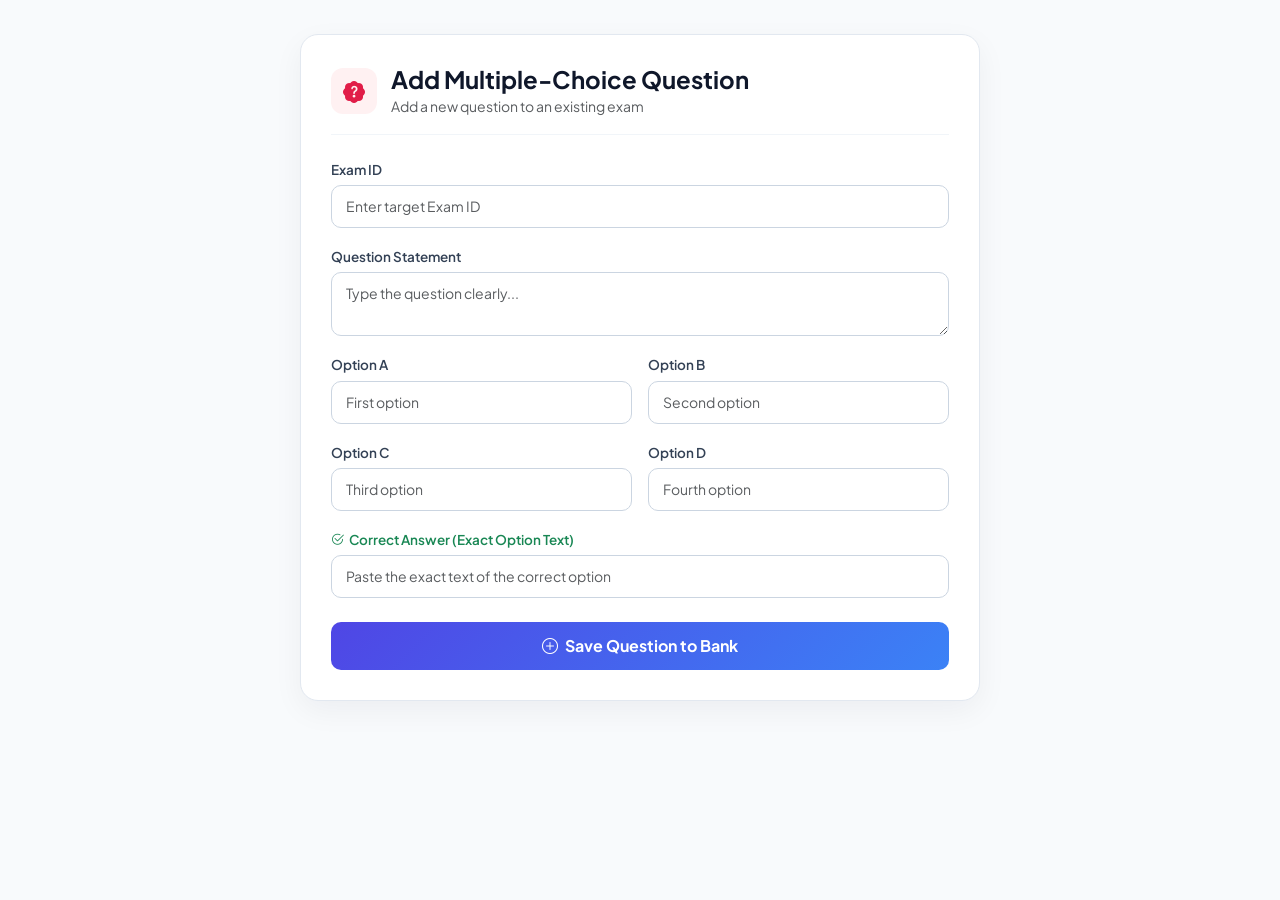
==== src/main/webapp/addQuestion.html @ af7c4afa "Initial commit: Online Examination System with modern single-page Dashboard UI" ====
<!DOCTYPE html>
<html lang="en">
<head>
<meta charset="UTF-8">
<meta name="viewport" content="width=device-width, initial-scale=1.0">
<title>Add Question</title>
<link href="https://fonts.googleapis.com/css2?family=Plus+Jakarta+Sans:wght@400;500;600;700&display=swap" rel="stylesheet">
<link href="https://cdn.jsdelivr.net/npm/bootstrap@5.3.0/dist/css/bootstrap.min.css" rel="stylesheet">
<link href="https://cdn.jsdelivr.net/npm/bootstrap-icons@1.11.3/font/bootstrap-icons.css" rel="stylesheet">
<style>
body {
    background: #f8fafc;
    font-family: 'Plus Jakarta Sans', sans-serif;
    padding: 24px;
    color: #0f172a;
}
.card-box {
    max-width: 680px;
    margin: 10px auto;
    background: #ffffff;
    padding: 30px;
    border-radius: 18px;
    border: 1px solid #e2e8f0;
    box-shadow: 0 10px 30px rgba(15, 23, 42, 0.05);
}
.card-header-box {
    display: flex;
    align-items: center;
    gap: 14px;
    margin-bottom: 22px;
    padding-bottom: 16px;
    border-bottom: 1px solid #f1f5f9;
}
.header-icon {
    width: 46px;
    height: 46px;
    border-radius: 12px;
    background: #fff1f2;
    color: #e11d48;
    display: flex;
    align-items: center;
    justify-content: center;
    font-size: 22px;
}
label {
    font-weight: 600;
    font-size: 13.5px;
    color: #334155;
    margin-bottom: 5px;
}
.form-control {
    border-radius: 10px;
    padding: 10px 14px;
    border: 1px solid #cbd5e1;
    font-size: 14px;
}
.form-control:focus {
    border-color: #4f46e5;
    box-shadow: 0 0 0 3px rgba(79, 70, 229, 0.12);
}
.btn-submit {
    background: linear-gradient(135deg, #4f46e5, #3b82f6);
    color: #fff;
    border: none;
    padding: 12px 20px;
    border-radius: 10px;
    font-weight: 700;
    width: 100%;
    transition: all 0.2s ease;
}
.btn-submit:hover {
    opacity: 0.95;
    color: #fff;
}
</style>
</head>
<body>

<div class="card-box">
    <div class="card-header-box">
        <div class="header-icon"><i class="bi bi-patch-question-fill"></i></div>
        <div>
            <h4 class="fw-bold m-0">Add Multiple-Choice Question</h4>
            <span class="text-muted small">Add a new question to an existing exam</span>
        </div>
    </div>

    <div id="alertBox"></div>

    <form action="addQuestion" method="post">
        <div class="mb-3">
            <label>Exam ID</label>
            <input type="number" name="examId" class="form-control" placeholder="Enter target Exam ID" required>
        </div>

        <div class="mb-3">
            <label>Question Statement</label>
            <textarea name="questionText" rows="2" class="form-control" placeholder="Type the question clearly..." required></textarea>
        </div>

        <div class="row g-3 mb-3">
            <div class="col-sm-6">
                <label>Option A</label>
                <input type="text" name="option1" class="form-control" placeholder="First option" required>
            </div>
            <div class="col-sm-6">
                <label>Option B</label>
                <input type="text" name="option2" class="form-control" placeholder="Second option" required>
            </div>
            <div class="col-sm-6">
                <label>Option C</label>
                <input type="text" name="option3" class="form-control" placeholder="Third option" required>
            </div>
            <div class="col-sm-6">
                <label>Option D</label>
                <input type="text" name="option4" class="form-control" placeholder="Fourth option" required>
            </div>
        </div>

        <div class="mb-4">
            <label class="text-success"><i class="bi bi-check2-circle me-1"></i>Correct Answer (Exact Option Text)</label>
            <input type="text" name="correctAnswer" class="form-control" placeholder="Paste the exact text of the correct option" required>
        </div>

        <button type="submit" class="btn-submit">
            <i class="bi bi-plus-circle me-1"></i> Save Question to Bank
        </button>
    </form>
</div>

<script>
const params = new URLSearchParams(window.location.search);
if (params.get('msg') === 'success') {
    document.getElementById('alertBox').innerHTML = '<div class="alert alert-success py-2 small fw-semibold"><i class="bi bi-check-circle-fill me-1"></i> Question added successfully!</div>';
} else if (params.get('msg') === 'fail' || params.get('msg') === 'error') {
    document.getElementById('alertBox').innerHTML = '<div class="alert alert-danger py-2 small fw-semibold"><i class="bi bi-exclamation-triangle-fill me-1"></i> Could not add question. Verify Exam ID exists.</div>';
}
</script>
</body>
</html>
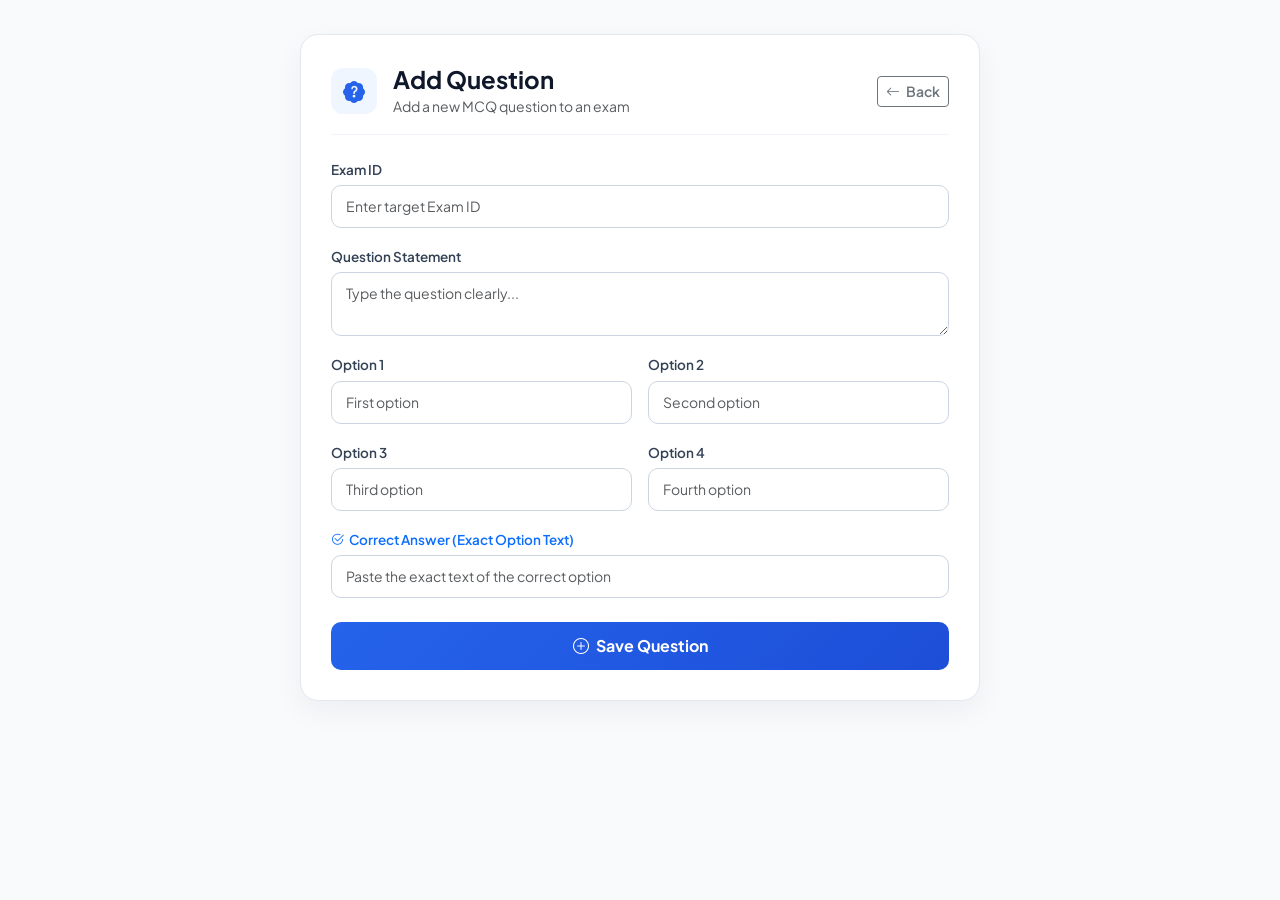
==== commit 030ce2e6: "Unify Royal Blue theme across dashboards, simplify Admin sidebar to single buttons, and add paginati" ====
--- a/src/main/webapp/addQuestion.html
+++ b/src/main/webapp/addQuestion.html
@@ -25,6 +25,7 @@
 }
 .card-header-box {
     display: flex;
+    justify-content: space-between;
     align-items: center;
     gap: 14px;
     margin-bottom: 22px;
@@ -35,8 +36,8 @@
     width: 46px;
     height: 46px;
     border-radius: 12px;
-    background: #fff1f2;
-    color: #e11d48;
+    background: #eff6ff;
+    color: #2563eb;
     display: flex;
     align-items: center;
     justify-content: center;
@@ -55,11 +56,11 @@
     font-size: 14px;
 }
 .form-control:focus {
-    border-color: #4f46e5;
-    box-shadow: 0 0 0 3px rgba(79, 70, 229, 0.12);
+    border-color: #2563eb;
+    box-shadow: 0 0 0 3px rgba(37, 99, 235, 0.12);
 }
 .btn-submit {
-    background: linear-gradient(135deg, #4f46e5, #3b82f6);
+    background: linear-gradient(135deg, #2563eb, #1d4ed8);
     color: #fff;
     border: none;
     padding: 12px 20px;
@@ -78,11 +79,16 @@
 
 <div class="card-box">
     <div class="card-header-box">
-        <div class="header-icon"><i class="bi bi-patch-question-fill"></i></div>
-        <div>
-            <h4 class="fw-bold m-0">Add Multiple-Choice Question</h4>
-            <span class="text-muted small">Add a new question to an existing exam</span>
+        <div class="d-flex align-items-center gap-3">
+            <div class="header-icon"><i class="bi bi-patch-question-fill"></i></div>
+            <div>
+                <h4 class="fw-bold m-0">Add Question</h4>
+                <span class="text-muted small">Add a new MCQ question to an exam</span>
+            </div>
         </div>
+        <a href="viewQuestions" class="btn btn-outline-secondary btn-sm fw-semibold">
+            <i class="bi bi-arrow-left me-1"></i> Back
+        </a>
     </div>
 
     <div id="alertBox"></div>
@@ -100,30 +106,30 @@
 
         <div class="row g-3 mb-3">
             <div class="col-sm-6">
-                <label>Option A</label>
+                <label>Option 1</label>
                 <input type="text" name="option1" class="form-control" placeholder="First option" required>
             </div>
             <div class="col-sm-6">
-                <label>Option B</label>
+                <label>Option 2</label>
                 <input type="text" name="option2" class="form-control" placeholder="Second option" required>
             </div>
             <div class="col-sm-6">
-                <label>Option C</label>
+                <label>Option 3</label>
                 <input type="text" name="option3" class="form-control" placeholder="Third option" required>
             </div>
             <div class="col-sm-6">
-                <label>Option D</label>
+                <label>Option 4</label>
                 <input type="text" name="option4" class="form-control" placeholder="Fourth option" required>
             </div>
         </div>
 
         <div class="mb-4">
-            <label class="text-success"><i class="bi bi-check2-circle me-1"></i>Correct Answer (Exact Option Text)</label>
+            <label class="text-primary"><i class="bi bi-check2-circle me-1"></i>Correct Answer (Exact Option Text)</label>
             <input type="text" name="correctAnswer" class="form-control" placeholder="Paste the exact text of the correct option" required>
         </div>
 
         <button type="submit" class="btn-submit">
-            <i class="bi bi-plus-circle me-1"></i> Save Question to Bank
+            <i class="bi bi-plus-circle me-1"></i> Save Question
         </button>
     </form>
 </div>
@@ -131,7 +137,7 @@
 <script>
 const params = new URLSearchParams(window.location.search);
 if (params.get('msg') === 'success') {
-    document.getElementById('alertBox').innerHTML = '<div class="alert alert-success py-2 small fw-semibold"><i class="bi bi-check-circle-fill me-1"></i> Question added successfully!</div>';
+    document.getElementById('alertBox').innerHTML = '<div class="alert alert-success py-2 small fw-semibold"><i class="bi bi-check-circle-fill me-1"></i> Question added successfully! <a href="viewQuestions" class="ms-2 fw-bold">View List</a></div>';
 } else if (params.get('msg') === 'fail' || params.get('msg') === 'error') {
     document.getElementById('alertBox').innerHTML = '<div class="alert alert-danger py-2 small fw-semibold"><i class="bi bi-exclamation-triangle-fill me-1"></i> Could not add question. Verify Exam ID exists.</div>';
 }
